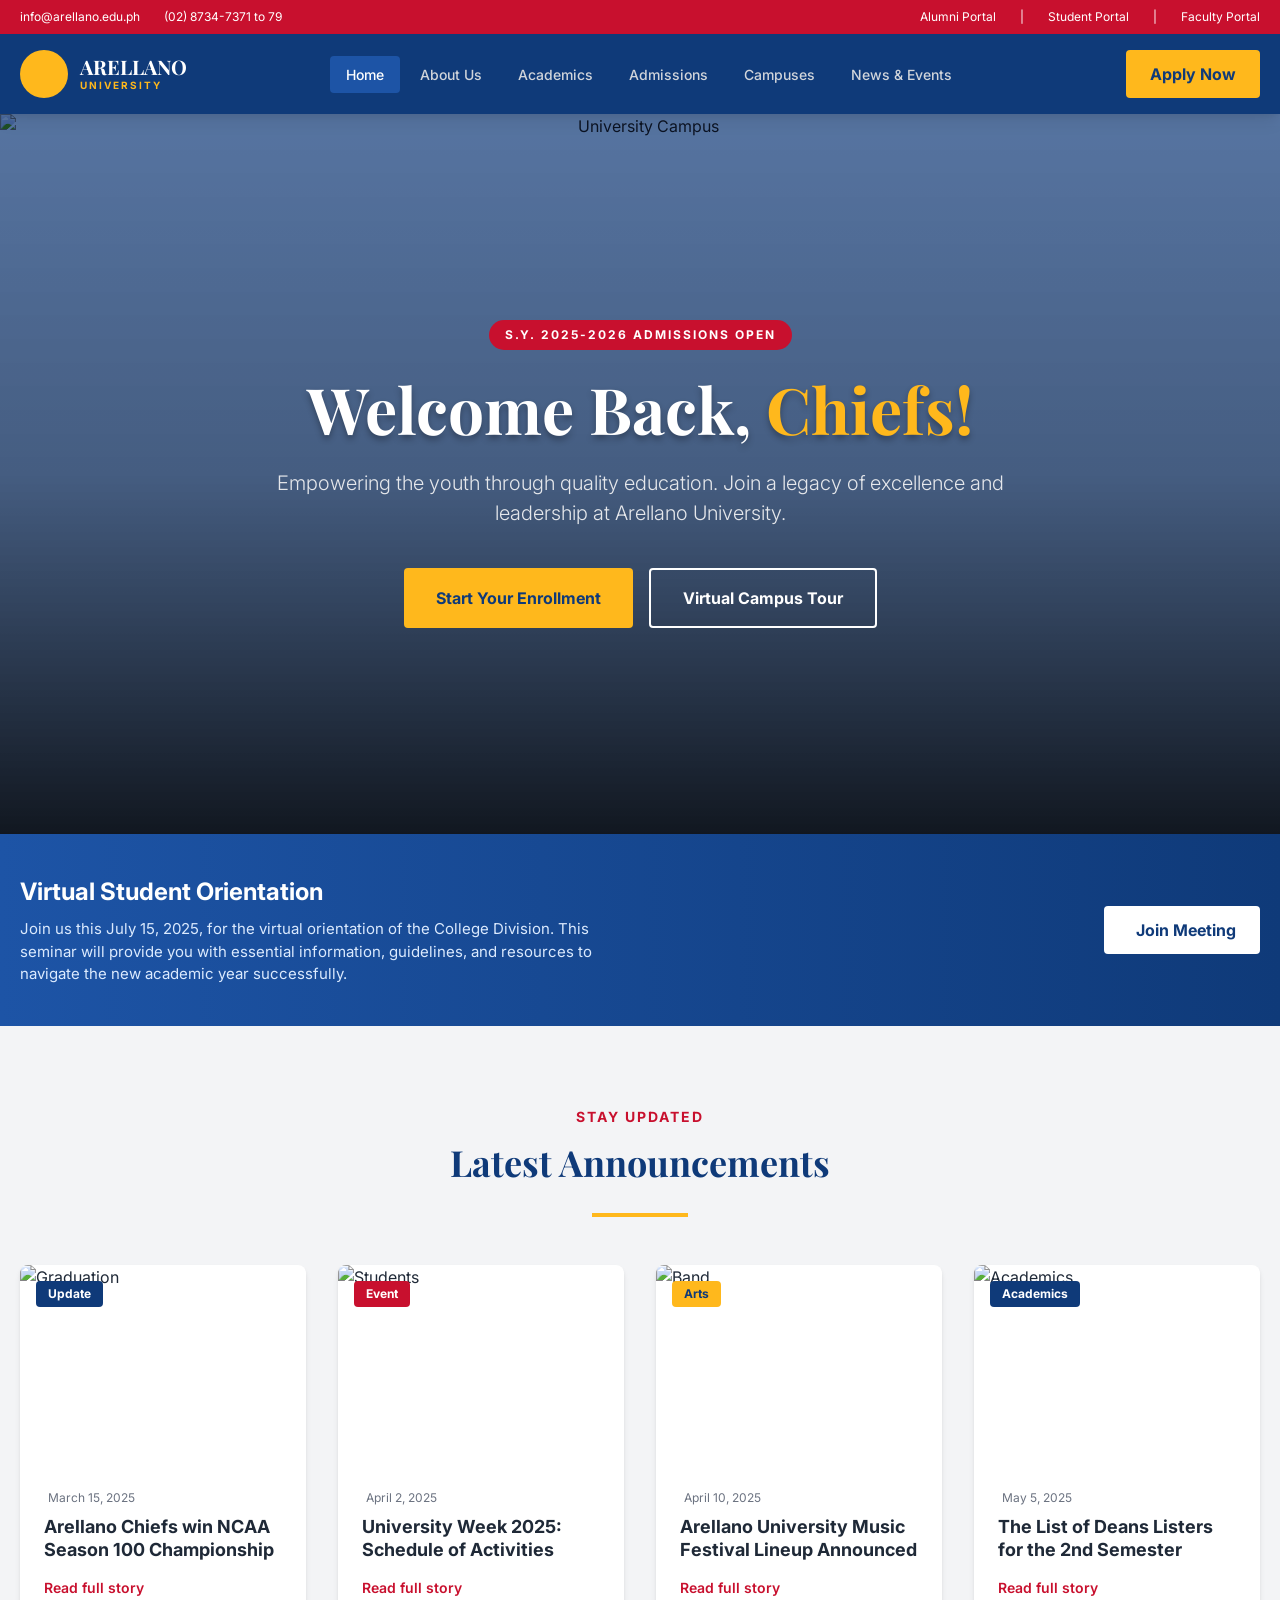
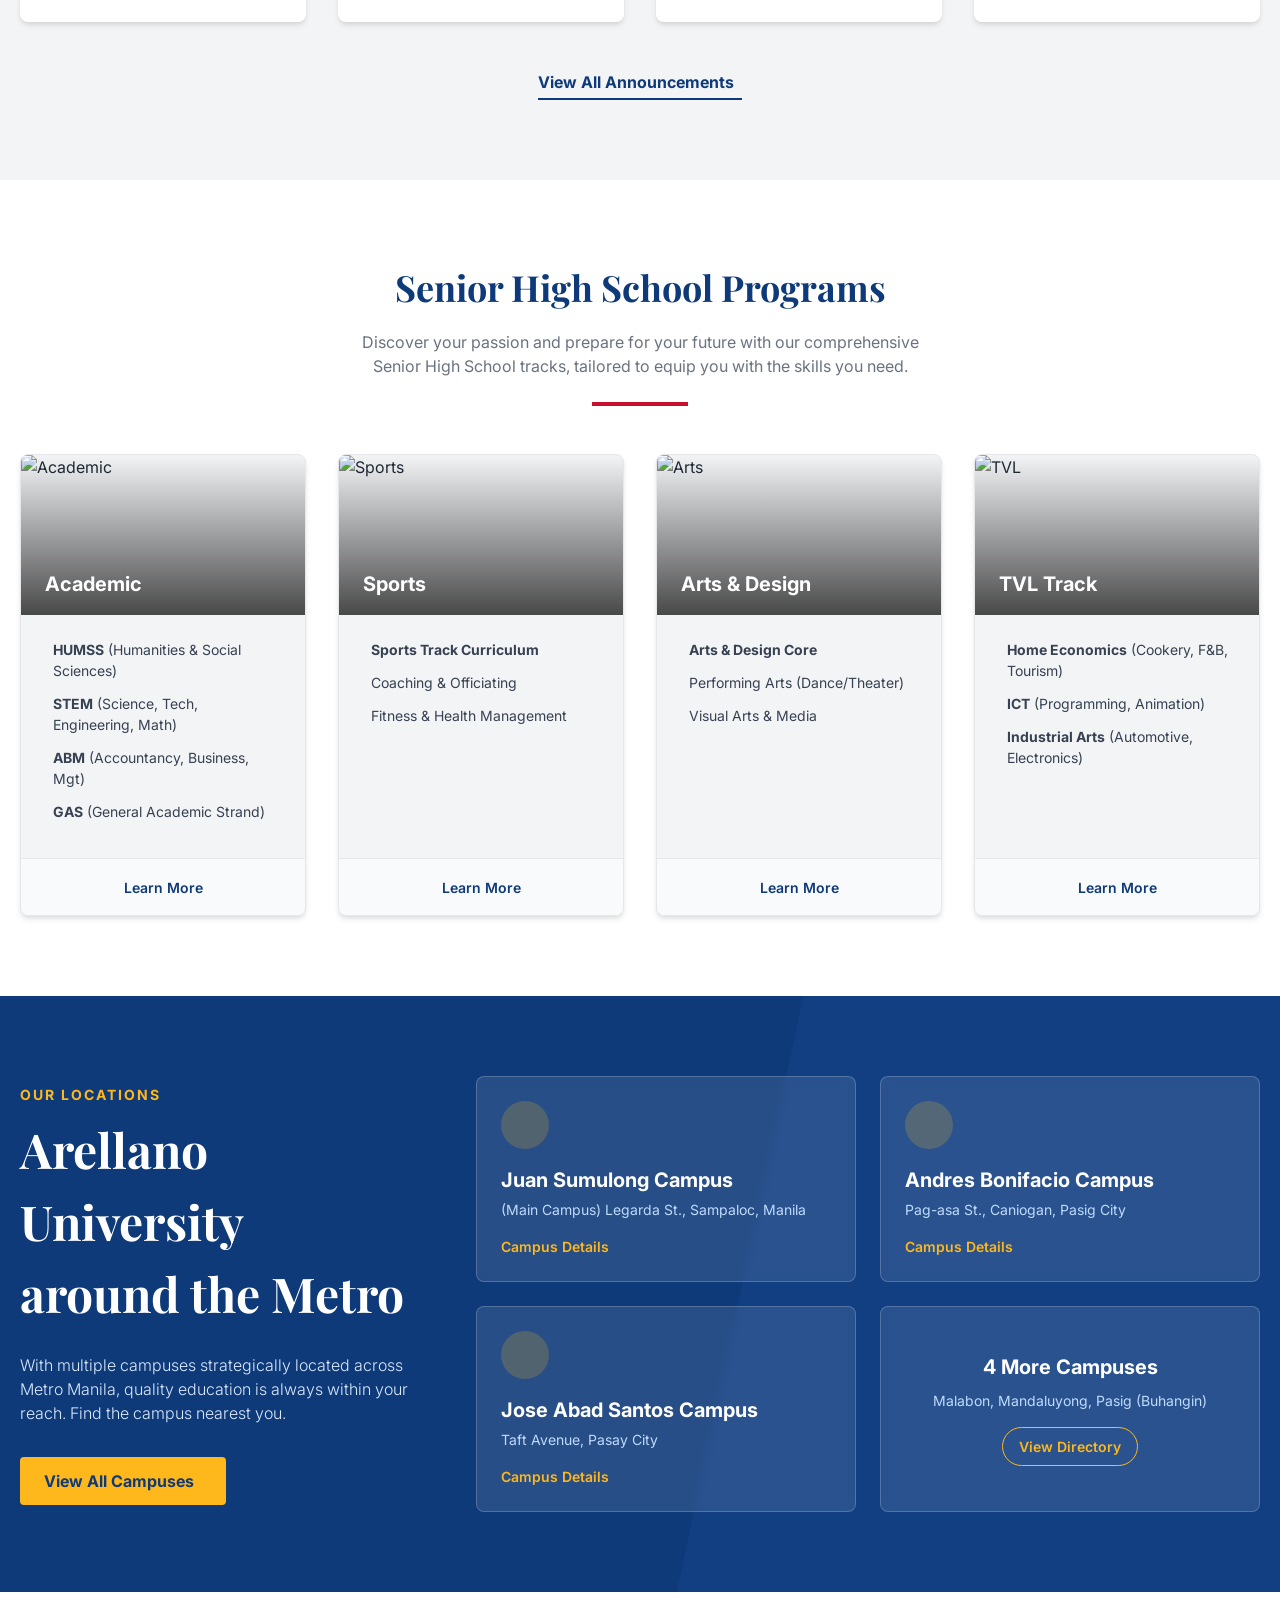
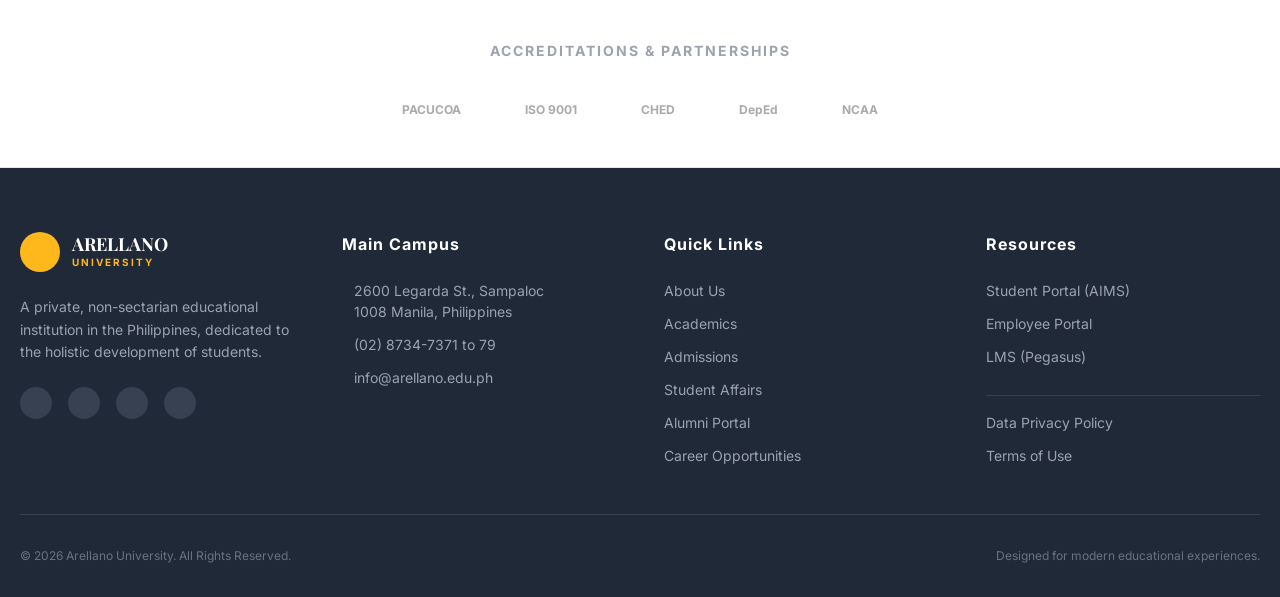
==== index.html @ 094be151 "Add files via upload" ====
<!DOCTYPE html>
<html lang="en">
<head>
    <meta charset="UTF-8">
    <meta name="viewport" content="width=device-width, initial-scale=1.0">
    <title>Arellano University | Vanilla CSS Redesign</title>
    <link rel="stylesheet" href="styles.css">
    <!-- Google Fonts -->
    <link rel="preconnect" href="https://fonts.googleapis.com">
    <link rel="preconnect" href="https://fonts.gstatic.com" crossorigin>
    <link href="https://fonts.googleapis.com/css2?family=Inter:wght@300;400;500;600;700;800&family=Playfair+Display:wght@700&display=swap" rel="stylesheet">
    
    <!-- Phosphor Icons -->
    <script src="https://unpkg.com/@phosphor-icons/web"></script>
</head>
<body>

    <!-- Top Red Bar -->
    <div class="top-bar">
        <div class="container">
            <div class="top-bar-links">
                <a href="#"><i class="ph ph-envelope-simple"></i> info@arellano.edu.ph</a>
                <a href="#"><i class="ph ph-phone"></i> (02) 8734-7371 to 79</a>
            </div>
            <div class="top-bar-links">
                <a href="#">Alumni Portal</a>
                <span>|</span>
                <a href="#">Student Portal</a>
                <span>|</span>
                <a href="#">Faculty Portal</a>
            </div>
        </div>
    </div>

    <!-- Main Navigation -->
    <header class="header">
        <div class="container">
            <!-- Logo -->
            <div class="logo-wrapper">
                <div class="logo-icon">
                    <i class="ph-fill ph-shield-chevron"></i>
                </div>
                <div class="logo-text">
                    <h1>Arellano</h1>
                    <h2>University</h2>
                </div>
            </div>

            <!-- Desktop Menu -->
            <nav class="desktop-nav">
                <a href="#" class="active">Home</a>
                <a href="#">About Us</a>
                <a href="#">Academics</a>
                <a href="#">Admissions</a>
                <a href="#">Campuses</a>
                <a href="#">News & Events</a>
            </nav>

            <!-- Search & Mobile Actions -->
            <div class="header-actions">
                <button class="search-btn"><i class="ph ph-magnifying-glass"></i></button>
                <a href="#" class="btn btn-gold">Apply Now</a>
                <button class="mobile-menu-btn"><i class="ph ph-list"></i></button>
            </div>
        </div>
    </header>

    <!-- Hero Section -->
    <section class="hero">
        <div class="hero-bg">
            <img src="https://images.unsplash.com/photo-1541339907198-e08756dedf3f?q=80&w=2070&auto=format&fit=crop" alt="University Campus">
            <div class="hero-overlay"></div>
            <div class="hero-gradient"></div>
        </div>
        <div class="hero-content">
            <span class="hero-badge">S.Y. 2025-2026 Admissions Open</span>
            <h1>Welcome Back, <span>Chiefs!</span></h1>
            <p>Empowering the youth through quality education. Join a legacy of excellence and leadership at Arellano University.</p>
            <div class="hero-buttons">
                <a href="#" class="btn btn-gold">Start Your Enrollment</a>
                <a href="#" class="btn btn-outline">Virtual Campus Tour</a>
            </div>
        </div>
    </section>

    <!-- Virtual Orientation Banner -->
    <section class="orientation-banner">
        <i class="ph-fill ph-monitor-play"></i>
        <div class="container">
            <div class="orientation-text">
                <h3>Virtual Student Orientation</h3>
                <p>Join us this July 15, 2025, for the virtual orientation of the College Division. This seminar will provide you with essential information, guidelines, and resources to navigate the new academic year successfully.</p>
            </div>
            <a href="#" class="btn btn-white"><i class="ph ph-video-camera"></i> Join Meeting</a>
        </div>
    </section>

    <!-- Announcements Section -->
    <section class="section-padding announcements">
        <div class="container">
            <div class="section-header">
                <div class="section-subtitle">Stay Updated</div>
                <h2 class="section-title">Latest Announcements</h2>
                <div class="divider"></div>
            </div>

            <div class="grid grid-4">
                <!-- Card 1 -->
                <div class="card">
                    <div class="card-img-wrapper">
                        <img src="https://images.unsplash.com/photo-1523580494863-6f3031224c94?q=80&w=2070&auto=format&fit=crop" alt="Graduation">
                        <span class="card-badge badge-blue">Update</span>
                    </div>
                    <div class="card-content">
                        <div class="card-meta"><i class="ph ph-calendar-blank"></i> March 15, 2025</div>
                        <h4 class="card-title">Arellano Chiefs win NCAA Season 100 Championship</h4>
                        <div class="card-footer">Read full story <i class="ph ph-arrow-right"></i></div>
                    </div>
                </div>

                <!-- Card 2 -->
                <div class="card">
                    <div class="card-img-wrapper">
                        <img src="https://images.unsplash.com/photo-1529070538774-1843cb3265df?q=80&w=2070&auto=format&fit=crop" alt="Students">
                        <span class="card-badge badge-red">Event</span>
                    </div>
                    <div class="card-content">
                        <div class="card-meta"><i class="ph ph-calendar-blank"></i> April 2, 2025</div>
                        <h4 class="card-title">University Week 2025: Schedule of Activities</h4>
                        <div class="card-footer">Read full story <i class="ph ph-arrow-right"></i></div>
                    </div>
                </div>

                <!-- Card 3 -->
                <div class="card">
                    <div class="card-img-wrapper">
                        <img src="https://images.unsplash.com/photo-1511671782779-c97d3d27a1d4?q=80&w=2070&auto=format&fit=crop" alt="Band">
                        <span class="card-badge badge-gold">Arts</span>
                    </div>
                    <div class="card-content">
                        <div class="card-meta"><i class="ph ph-calendar-blank"></i> April 10, 2025</div>
                        <h4 class="card-title">Arellano University Music Festival Lineup Announced</h4>
                        <div class="card-footer">Read full story <i class="ph ph-arrow-right"></i></div>
                    </div>
                </div>

                <!-- Card 4 -->
                <div class="card">
                    <div class="card-img-wrapper">
                        <img src="https://images.unsplash.com/photo-1523050854058-8df90110c9f1?q=80&w=2070&auto=format&fit=crop" alt="Academics">
                        <span class="card-badge badge-blue">Academics</span>
                    </div>
                    <div class="card-content">
                        <div class="card-meta"><i class="ph ph-calendar-blank"></i> May 5, 2025</div>
                        <h4 class="card-title">The List of Deans Listers for the 2nd Semester</h4>
                        <div class="card-footer">Read full story <i class="ph ph-arrow-right"></i></div>
                    </div>
                </div>
            </div>
            
            <div style="text-align: center;">
                <a href="#" class="view-all-link">View All Announcements <i class="ph ph-arrow-right"></i></a>
            </div>
        </div>
    </section>

    <!-- Senior High School Tracks -->
    <section class="section-padding programs">
        <div class="container">
            <div class="section-header">
                <h2 class="section-title">Senior High School Programs</h2>
                <p style="color: #6b7280; max-width: 600px; margin: 16px auto 0;">Discover your passion and prepare for your future with our comprehensive Senior High School tracks, tailored to equip you with the skills you need.</p>
                <div class="divider"></div>
            </div>

            <div class="grid grid-4">
                <!-- Academic Track -->
                <div class="card program-card">
                    <div class="card-img-wrapper program-img-wrapper">
                        <img src="https://images.unsplash.com/photo-1577896851231-70ef18881754?q=80&w=2070&auto=format&fit=crop" alt="Academic">
                        <div class="program-overlay"></div>
                        <h3 class="program-icon-title"><i class="ph ph-books"></i> Academic</h3>
                    </div>
                    <div class="card-content">
                        <ul class="program-list">
                            <li><i class="ph-fill ph-check-circle"></i> <span><strong>HUMSS</strong> (Humanities & Social Sciences)</span></li>
                            <li><i class="ph-fill ph-check-circle"></i> <span><strong>STEM</strong> (Science, Tech, Engineering, Math)</span></li>
                            <li><i class="ph-fill ph-check-circle"></i> <span><strong>ABM</strong> (Accountancy, Business, Mgt)</span></li>
                            <li><i class="ph-fill ph-check-circle"></i> <span><strong>GAS</strong> (General Academic Strand)</span></li>
                        </ul>
                    </div>
                    <div class="program-action">
                        <a href="#">Learn More</a>
                    </div>
                </div>

                <!-- Sports Track -->
                <div class="card program-card">
                    <div class="card-img-wrapper program-img-wrapper">
                        <img src="https://images.unsplash.com/photo-1546519638-68e109498ffc?q=80&w=2090&auto=format&fit=crop" alt="Sports">
                        <div class="program-overlay"></div>
                        <h3 class="program-icon-title"><i class="ph ph-basketball"></i> Sports</h3>
                    </div>
                    <div class="card-content">
                        <ul class="program-list">
                            <li><i class="ph-fill ph-check-circle"></i> <span><strong>Sports Track Curriculum</strong></span></li>
                            <li><i class="ph-fill ph-check-circle"></i> <span>Coaching & Officiating</span></li>
                            <li><i class="ph-fill ph-check-circle"></i> <span>Fitness & Health Management</span></li>
                        </ul>
                    </div>
                    <div class="program-action">
                        <a href="#">Learn More</a>
                    </div>
                </div>

                <!-- Arts & Design Track -->
                <div class="card program-card">
                    <div class="card-img-wrapper program-img-wrapper">
                        <img src="https://images.unsplash.com/photo-1513364776144-60967b0f800f?q=80&w=2071&auto=format&fit=crop" alt="Arts">
                        <div class="program-overlay"></div>
                        <h3 class="program-icon-title"><i class="ph ph-palette"></i> Arts & Design</h3>
                    </div>
                    <div class="card-content">
                        <ul class="program-list">
                            <li><i class="ph-fill ph-check-circle"></i> <span><strong>Arts & Design Core</strong></span></li>
                            <li><i class="ph-fill ph-check-circle"></i> <span>Performing Arts (Dance/Theater)</span></li>
                            <li><i class="ph-fill ph-check-circle"></i> <span>Visual Arts & Media</span></li>
                        </ul>
                    </div>
                    <div class="program-action">
                        <a href="#">Learn More</a>
                    </div>
                </div>

                <!-- TVL Track -->
                <div class="card program-card">
                    <div class="card-img-wrapper program-img-wrapper">
                        <img src="https://images.unsplash.com/photo-1581092921461-7031e4bf0e5b?q=80&w=2070&auto=format&fit=crop" alt="TVL">
                        <div class="program-overlay"></div>
                        <h3 class="program-icon-title"><i class="ph ph-wrench"></i> TVL Track</h3>
                    </div>
                    <div class="card-content">
                        <ul class="program-list">
                            <li><i class="ph-fill ph-check-circle"></i> <span><strong>Home Economics</strong> (Cookery, F&B, Tourism)</span></li>
                            <li><i class="ph-fill ph-check-circle"></i> <span><strong>ICT</strong> (Programming, Animation)</span></li>
                            <li><i class="ph-fill ph-check-circle"></i> <span><strong>Industrial Arts</strong> (Automotive, Electronics)</span></li>
                        </ul>
                    </div>
                    <div class="program-action">
                        <a href="#">Learn More</a>
                    </div>
                </div>
            </div>
        </div>
    </section>

    <!-- Campuses Section -->
    <section class="section-padding campuses">
        <div class="campus-bg-shape"></div>
        <div class="container">
            <div class="campus-layout">
                
                <!-- Text Area -->
                <div class="campus-info">
                    <div class="section-subtitle">Our Locations</div>
                    <h2 class="section-title">Arellano University <br>around the Metro</h2>
                    <p>With multiple campuses strategically located across Metro Manila, quality education is always within your reach. Find the campus nearest you.</p>
                    <a href="#" class="btn btn-gold">View All Campuses <i class="ph ph-map-pin"></i></a>
                </div>

                <!-- Cards Area -->
                <div class="campus-grid">
                    <!-- Card 1 -->
                    <div class="campus-card">
                        <div class="campus-icon"><i class="ph-fill ph-buildings"></i></div>
                        <h4>Juan Sumulong Campus</h4>
                        <p>(Main Campus) Legarda St., Sampaloc, Manila</p>
                        <span class="campus-link">Campus Details <i class="ph ph-arrow-right"></i></span>
                    </div>

                    <!-- Card 2 -->
                    <div class="campus-card">
                        <div class="campus-icon"><i class="ph-fill ph-buildings"></i></div>
                        <h4>Andres Bonifacio Campus</h4>
                        <p>Pag-asa St., Caniogan, Pasig City</p>
                        <span class="campus-link">Campus Details <i class="ph ph-arrow-right"></i></span>
                    </div>

                    <!-- Card 3 -->
                    <div class="campus-card">
                        <div class="campus-icon"><i class="ph-fill ph-buildings"></i></div>
                        <h4>Jose Abad Santos Campus</h4>
                        <p>Taft Avenue, Pasay City</p>
                        <span class="campus-link">Campus Details <i class="ph ph-arrow-right"></i></span>
                    </div>

                    <!-- Card 4 -->
                    <div class="campus-card" style="display: flex; flex-direction: column; justify-content: center; align-items: center; text-align: center;">
                        <h4 style="margin-bottom: 8px;">4 More Campuses</h4>
                        <p>Malabon, Mandaluyong, Pasig (Buhangin)</p>
                        <span class="campus-link" style="border: 1px solid var(--au-gold); padding: 8px 16px; border-radius: 50px;">View Directory</span>
                    </div>
                </div>
            </div>
        </div>
    </section>

    <!-- Partners Section -->
    <section class="partners">
        <div class="container">
            <h4>Accreditations & Partnerships</h4>
            <div class="partners-logos">
                <div class="partner-item"><i class="ph-fill ph-certificate"></i><span>PACUCOA</span></div>
                <div class="partner-item"><i class="ph-fill ph-globe-hemisphere-west"></i><span>ISO 9001</span></div>
                <div class="partner-item"><i class="ph-fill ph-handshake"></i><span>CHED</span></div>
                <div class="partner-item"><i class="ph-fill ph-users-three"></i><span>DepEd</span></div>
                <div class="partner-item"><i class="ph-fill ph-medal"></i><span>NCAA</span></div>
            </div>
        </div>
    </section>

    <!-- Footer -->
    <footer class="footer">
        <div class="container">
            <div class="footer-grid">
                
                <!-- Brand Col -->
                <div class="footer-brand">
                    <div class="logo-wrapper">
                        <div class="logo-icon" style="width: 40px; height: 40px; font-size: 20px;">
                            <i class="ph-fill ph-shield-chevron"></i>
                        </div>
                        <div class="logo-text">
                            <h1>Arellano</h1>
                            <h2>University</h2>
                        </div>
                    </div>
                    <p class="footer-desc">A private, non-sectarian educational institution in the Philippines, dedicated to the holistic development of students.</p>
                    <div class="social-links">
                        <a href="#" class="social-btn"><i class="ph-fill ph-facebook-logo"></i></a>
                        <a href="#" class="social-btn"><i class="ph-fill ph-twitter-logo"></i></a>
                        <a href="#" class="social-btn"><i class="ph-fill ph-instagram-logo"></i></a>
                        <a href="#" class="social-btn"><i class="ph-fill ph-youtube-logo"></i></a>
                    </div>
                </div>

                <!-- Contact -->
                <div>
                    <h4 class="footer-heading">Main Campus</h4>
                    <ul class="footer-links">
                        <li>
                            <i class="ph ph-map-pin"></i>
                            <span>2600 Legarda St., Sampaloc<br>1008 Manila, Philippines</span>
                        </li>
                        <li>
                            <i class="ph ph-phone"></i>
                            <span>(02) 8734-7371 to 79</span>
                        </li>
                        <li>
                            <i class="ph ph-envelope-simple"></i>
                            <span>info@arellano.edu.ph</span>
                        </li>
                    </ul>
                </div>

                <!-- Quick Links -->
                <div>
                    <h4 class="footer-heading">Quick Links</h4>
                    <ul class="footer-links">
                        <li><a href="#"><i class="ph ph-caret-right"></i> About Us</a></li>
                        <li><a href="#"><i class="ph ph-caret-right"></i> Academics</a></li>
                        <li><a href="#"><i class="ph ph-caret-right"></i> Admissions</a></li>
                        <li><a href="#"><i class="ph ph-caret-right"></i> Student Affairs</a></li>
                        <li><a href="#"><i class="ph ph-caret-right"></i> Alumni Portal</a></li>
                        <li><a href="#"><i class="ph ph-caret-right"></i> Career Opportunities</a></li>
                    </ul>
                </div>

                <!-- Resources -->
                <div>
                    <h4 class="footer-heading">Resources</h4>
                    <ul class="footer-links">
                        <li><a href="#"><i class="ph ph-caret-right"></i> Student Portal (AIMS)</a></li>
                        <li><a href="#"><i class="ph ph-caret-right"></i> Employee Portal</a></li>
                        <li><a href="#"><i class="ph ph-caret-right"></i> LMS (Pegasus)</a></li>
                        <li class="footer-divider"><a href="#">Data Privacy Policy</a></li>
                        <li><a href="#">Terms of Use</a></li>
                    </ul>
                </div>

            </div>

            <!-- Copyright -->
            <div class="footer-bottom">
                <p>&copy; 2026 Arellano University. All Rights Reserved.</p>
                <p>Designed for modern educational experiences.</p>
            </div>
        </div>
    </footer>

</body>
</html>
---- styles.css ----
/* ==========================================================================
           1. CSS Variables & Theme
           ========================================================================== */
        :root {
            --au-blue: #0F3A79;
            --au-blue-light: #1d54a6;
            --au-red: #C8102E;
            --au-gold: #FFB81C;
            --au-gray: #F3F4F6;
            --au-dark: #1F2937;
            --text-light: #9ca3af;
            --text-muted: #6b7280;
            --white: #ffffff;
            
            --font-sans: 'Inter', sans-serif;
            --font-serif: 'Playfair Display', serif;
            
            --shadow-sm: 0 1px 2px 0 rgba(0, 0, 0, 0.05);
            --shadow-md: 0 4px 6px -1px rgba(0, 0, 0, 0.1), 0 2px 4px -1px rgba(0, 0, 0, 0.06);
            --shadow-lg: 0 10px 15px -3px rgba(0, 0, 0, 0.1), 0 4px 6px -2px rgba(0, 0, 0, 0.05);
            --shadow-hover: 0 20px 25px -5px rgba(0, 0, 0, 0.1), 0 10px 10px -5px rgba(0, 0, 0, 0.04);
            
            --transition: all 0.3s ease;
        }

        /* ==========================================================================
           2. Reset & Base Styles
           ========================================================================== */
        * {
            margin: 0;
            padding: 0;
            box-sizing: border-box;
        }

        html {
            scroll-behavior: smooth;
        }

        body {
            font-family: var(--font-sans);
            color: var(--au-dark);
            background-color: var(--white);
            line-height: 1.5;
            -webkit-font-smoothing: antialiased;
        }

        a {
            text-decoration: none;
            color: inherit;
            transition: var(--transition);
        }

        ul {
            list-style: none;
        }

        img {
            max-width: 100%;
            display: block;
        }

        /* ==========================================================================
           3. Layout Utilities
           ========================================================================== */
        .container {
            max-width: 1280px;
            margin: 0 auto;
            padding: 0 20px;
        }

        .btn {
            display: inline-flex;
            align-items: center;
            justify-content: center;
            gap: 8px;
            padding: 12px 24px;
            font-weight: 700;
            border-radius: 4px;
            cursor: pointer;
            transition: var(--transition);
            text-align: center;
            border: none;
        }

        .btn-gold {
            background-color: var(--au-gold);
            color: var(--au-blue);
        }
        .btn-gold:hover {
            background-color: var(--white);
        }

        .btn-outline {
            background-color: transparent;
            border: 2px solid var(--white);
            color: var(--white);
        }
        .btn-outline:hover {
            background-color: var(--white);
            color: var(--au-blue);
        }

        .btn-white {
            background-color: var(--white);
            color: var(--au-blue);
        }
        .btn-white:hover {
            background-color: var(--au-gold);
        }

        .section-padding {
            padding: 80px 0;
        }

        .section-header {
            text-align: center;
            margin-bottom: 48px;
        }

        .section-subtitle {
            font-size: 14px;
            font-weight: 700;
            text-transform: uppercase;
            letter-spacing: 2px;
            color: var(--au-red);
            margin-bottom: 8px;
        }

        .section-title {
            font-family: var(--font-serif);
            font-size: 36px;
            font-weight: 700;
            color: var(--au-blue);
        }

        .divider {
            width: 96px;
            height: 4px;
            background-color: var(--au-gold);
            margin: 24px auto 0;
        }

        /* ==========================================================================
           4. Top Bar & Navigation
           ========================================================================== */
        .top-bar {
            background-color: var(--au-red);
            color: var(--white);
            font-size: 12px;
            padding: 8px 0;
        }

        .top-bar .container {
            display: flex;
            justify-content: space-between;
            align-items: center;
        }

        .top-bar-links {
            display: flex;
            gap: 24px;
            align-items: center;
        }

        .top-bar-links a:hover {
            color: var(--au-gold);
        }

        .header {
            background-color: var(--au-blue);
            position: sticky;
            top: 0;
            z-index: 50;
            box-shadow: var(--shadow-lg);
        }

        .header .container {
            display: flex;
            justify-content: space-between;
            align-items: center;
            height: 80px;
        }

        .logo-wrapper {
            display: flex;
            align-items: center;
            gap: 12px;
        }

        .logo-icon {
            width: 48px;
            height: 48px;
            background-color: var(--au-gold);
            border-radius: 50%;
            display: flex;
            align-items: center;
            justify-content: center;
            color: var(--au-blue);
            font-size: 28px;
        }

        .logo-text h1 {
            color: var(--white);
            font-family: var(--font-serif);
            font-size: 20px;
            text-transform: uppercase;
            line-height: 1.1;
        }

        .logo-text h2 {
            color: var(--au-gold);
            font-size: 10px;
            text-transform: uppercase;
            letter-spacing: 2px;
        }

        .desktop-nav {
            display: flex;
            gap: 4px;
        }

        .desktop-nav a {
            color: #d1d5db;
            font-size: 14px;
            font-weight: 500;
            padding: 8px 16px;
            border-radius: 4px;
        }

        .desktop-nav a.active, .desktop-nav a:hover {
            color: var(--white);
            background-color: var(--au-blue-light);
        }

        .header-actions {
            display: flex;
            align-items: center;
            gap: 16px;
        }

        .search-btn {
            background: none;
            border: none;
            color: var(--white);
            font-size: 20px;
            cursor: pointer;
            transition: var(--transition);
        }
        
        .search-btn:hover {
            color: var(--au-gold);
        }

        .mobile-menu-btn {
            display: none;
            background: none;
            border: none;
            color: var(--white);
            font-size: 28px;
            cursor: pointer;
        }

        /* ==========================================================================
           5. Hero Section
           ========================================================================== */
        .hero {
            position: relative;
            height: 80vh;
            min-height: 600px;
            display: flex;
            align-items: center;
            justify-content: center;
            text-align: center;
        }

        .hero-bg {
            position: absolute;
            top: 0;
            left: 0;
            width: 100%;
            height: 100%;
            z-index: 1;
        }

        .hero-bg img {
            width: 100%;
            height: 100%;
            object-fit: cover;
        }

        .hero-overlay {
            position: absolute;
            top: 0;
            left: 0;
            width: 100%;
            height: 100%;
            background-color: rgba(15, 58, 121, 0.7); /* au-blue with opacity */
            mix-blend-mode: multiply;
        }

        .hero-gradient {
            position: absolute;
            top: 0;
            left: 0;
            width: 100%;
            height: 100%;
            background: linear-gradient(to top, rgba(0,0,0,0.8), rgba(0,0,0,0.2), transparent);
        }

        .hero-content {
            position: relative;
            z-index: 2;
            max-width: 800px;
            padding: 0 20px;
            color: var(--white);
        }

        .hero-badge {
            display: inline-block;
            background-color: var(--au-red);
            color: var(--white);
            font-size: 12px;
            font-weight: 700;
            text-transform: uppercase;
            letter-spacing: 2px;
            padding: 6px 16px;
            border-radius: 50px;
            margin-bottom: 24px;
        }

        .hero h1 {
            font-family: var(--font-serif);
            font-size: 64px;
            line-height: 1.1;
            margin-bottom: 24px;
            text-shadow: 0 4px 6px rgba(0,0,0,0.3);
        }

        .hero h1 span {
            color: var(--au-gold);
        }

        .hero p {
            font-size: 20px;
            font-weight: 300;
            margin-bottom: 40px;
            color: #e5e7eb;
        }

        .hero-buttons {
            display: flex;
            gap: 16px;
            justify-content: center;
        }

        .hero-buttons .btn {
            padding: 16px 32px;
            font-size: 16px;
        }

        /* ==========================================================================
           6. Orientation Banner
           ========================================================================== */
        .orientation-banner {
            background: linear-gradient(to right, var(--au-blue-light), var(--au-blue));
            padding: 40px 0;
            position: relative;
            overflow: hidden;
        }

        .orientation-banner .ph-monitor-play {
            position: absolute;
            right: -40px;
            bottom: -40px;
            font-size: 200px;
            color: var(--white);
            opacity: 0.1;
        }

        .orientation-banner .container {
            position: relative;
            z-index: 2;
            display: flex;
            justify-content: space-between;
            align-items: center;
        }

        .orientation-text h3 {
            color: var(--white);
            font-size: 24px;
            margin-bottom: 8px;
        }

        .orientation-text p {
            color: #dbeafe;
            max-width: 600px;
            font-size: 15px;
        }

        /* ==========================================================================
           7. Grid System & Cards
           ========================================================================== */
        .grid {
            display: grid;
            gap: 32px;
        }

        .grid-4 {
            grid-template-columns: repeat(4, 1fr);
        }

        .grid-2 {
            grid-template-columns: repeat(2, 1fr);
        }

        /* Card Base */
        .card {
            background-color: var(--white);
            border-radius: 8px;
            overflow: hidden;
            box-shadow: var(--shadow-md);
            transition: var(--transition);
            display: flex;
            flex-direction: column;
            cursor: pointer;
        }

        .card:hover {
            transform: translateY(-5px);
            box-shadow: var(--shadow-hover);
        }

        .card-img-wrapper {
            height: 200px;
            overflow: hidden;
            position: relative;
        }

        .card-img-wrapper img {
            width: 100%;
            height: 100%;
            object-fit: cover;
            transition: transform 0.5s ease;
        }

        .card:hover .card-img-wrapper img {
            transform: scale(1.08);
        }

        .card-badge {
            position: absolute;
            top: 16px;
            left: 16px;
            padding: 4px 12px;
            font-size: 12px;
            font-weight: 700;
            color: var(--white);
            border-radius: 4px;
            z-index: 2;
        }

        .badge-blue { background-color: var(--au-blue); }
        .badge-red { background-color: var(--au-red); }
        .badge-gold { background-color: var(--au-gold); color: var(--au-blue); }

        .card-content {
            padding: 24px;
            display: flex;
            flex-direction: column;
            flex-grow: 1;
        }

        .card-meta {
            font-size: 12px;
            color: var(--text-muted);
            margin-bottom: 8px;
            display: flex;
            align-items: center;
            gap: 4px;
        }

        .card-title {
            font-size: 18px;
            font-weight: 700;
            line-height: 1.3;
            margin-bottom: 16px;
            transition: var(--transition);
        }

        .card:hover .card-title {
            color: var(--au-blue);
        }

        .card-footer {
            margin-top: auto;
            color: var(--au-red);
            font-size: 14px;
            font-weight: 600;
            display: flex;
            align-items: center;
            gap: 4px;
        }

        .card:hover .card-footer i {
            transform: translateX(4px);
            transition: var(--transition);
        }

        .view-all-link {
            display: inline-flex;
            align-items: center;
            gap: 8px;
            color: var(--au-blue);
            font-weight: 700;
            border-bottom: 2px solid var(--au-blue);
            padding-bottom: 4px;
            margin-top: 48px;
        }

        .view-all-link:hover {
            color: var(--au-red);
            border-color: var(--au-red);
        }

        /* ==========================================================================
           8. Sections Specific Styles
           ========================================================================== */
        
        /* Announcements Section */
        .announcements {
            background-color: var(--au-gray);
        }

        /* Programs Section */
        .programs {
            background-color: var(--white);
        }

        .programs .divider {
            background-color: var(--au-red);
        }

        .program-card {
            border: 1px solid #e5e7eb;
            background-color: var(--au-gray);
        }

        .program-img-wrapper {
            height: 160px;
        }

        .program-overlay {
            position: absolute;
            inset: 0;
            background: linear-gradient(to top, rgba(0,0,0,0.7), transparent);
            z-index: 1;
        }

        .program-icon-title {
            position: absolute;
            bottom: 16px;
            left: 16px;
            color: var(--white);
            font-size: 20px;
            font-weight: 700;
            z-index: 2;
            display: flex;
            align-items: center;
            gap: 8px;
        }

        .program-icon-title i {
            color: var(--au-gold);
        }

        .program-list {
            font-size: 14px;
            color: #374151;
        }

        .program-list li {
            margin-bottom: 12px;
            display: flex;
            align-items: flex-start;
            gap: 8px;
        }

        .program-list i {
            color: var(--au-blue);
            margin-top: 2px;
        }

        .program-action {
            padding: 16px;
            background-color: #f9fafb;
            border-top: 1px solid #e5e7eb;
            text-align: center;
        }

        .program-action a {
            color: var(--au-blue);
            font-size: 14px;
            font-weight: 600;
        }

        .program-card:hover .program-action a {
            color: var(--au-red);
        }

        /* Campuses Section */
        .campuses {
            background-color: var(--au-blue);
            color: var(--white);
            position: relative;
            overflow: hidden;
        }

        .campus-bg-shape {
            position: absolute;
            top: 0;
            right: 0;
            width: 50%;
            height: 100%;
            background-color: var(--au-blue-light);
            opacity: 0.2;
            transform: skewX(-12deg) translateX(100px);
        }

        .campus-layout {
            display: flex;
            align-items: center;
            gap: 64px;
            position: relative;
            z-index: 2;
        }

        .campus-info {
            flex: 1;
        }

        .campus-info .section-subtitle {
            color: var(--au-gold);
        }

        .campus-info .section-title {
            color: var(--white);
            font-size: 48px;
            margin-bottom: 24px;
            text-align: left;
        }

        .campus-info p {
            color: #dbeafe;
            margin-bottom: 32px;
            font-weight: 300;
        }

        .campus-grid {
            flex: 2;
            display: grid;
            grid-template-columns: repeat(2, 1fr);
            gap: 24px;
        }

        .campus-card {
            background-color: rgba(255, 255, 255, 0.1);
            backdrop-filter: blur(4px);
            border: 1px solid rgba(255, 255, 255, 0.2);
            padding: 24px;
            border-radius: 8px;
            transition: var(--transition);
            cursor: pointer;
        }

        .campus-card:hover {
            background-color: var(--white);
            color: var(--au-blue);
        }

        .campus-icon {
            width: 48px;
            height: 48px;
            background-color: rgba(255, 184, 28, 0.2);
            color: var(--au-gold);
            border-radius: 50%;
            display: flex;
            align-items: center;
            justify-content: center;
            font-size: 24px;
            margin-bottom: 16px;
            transition: var(--transition);
        }

        .campus-card:hover .campus-icon {
            background-color: rgba(15, 58, 121, 0.1);
            color: var(--au-blue);
        }

        .campus-card h4 {
            font-size: 20px;
            margin-bottom: 4px;
        }

        .campus-card p {
            font-size: 14px;
            color: #bfdbfe;
            margin-bottom: 16px;
        }

        .campus-card:hover p {
            color: var(--text-muted);
        }

        .campus-link {
            font-size: 14px;
            font-weight: 600;
            color: var(--au-gold);
            display: flex;
            align-items: center;
            gap: 4px;
        }

        .campus-card:hover .campus-link {
            color: var(--au-red);
        }

        /* Partners Section */
        .partners {
            background-color: var(--white);
            border-bottom: 1px solid #e5e7eb;
            padding: 48px 0;
            text-align: center;
        }

        .partners h4 {
            font-size: 14px;
            color: var(--text-light);
            text-transform: uppercase;
            letter-spacing: 2px;
            margin-bottom: 32px;
        }

        .partners-logos {
            display: flex;
            justify-content: center;
            flex-wrap: wrap;
            gap: 64px;
            opacity: 0.6;
            filter: grayscale(100%);
            transition: var(--transition);
        }

        .partners-logos:hover {
            opacity: 1;
            filter: grayscale(0%);
        }

        .partner-item {
            display: flex;
            flex-direction: column;
            align-items: center;
            gap: 8px;
        }

        .partner-item i {
            font-size: 40px;
            color: var(--au-blue);
        }

        .partner-item span {
            font-size: 12px;
            font-weight: 700;
            color: var(--text-muted);
        }

        /* ==========================================================================
           9. Footer
           ========================================================================== */
        .footer {
            background-color: var(--au-dark);
            color: #d1d5db;
            padding-top: 64px;
            padding-bottom: 32px;
        }

        .footer-grid {
            display: grid;
            grid-template-columns: repeat(4, 1fr);
            gap: 48px;
            margin-bottom: 48px;
        }

        .footer-brand .logo-text h1 {
            font-size: 18px;
        }

        .footer-desc {
            font-size: 14px;
            color: var(--text-light);
            margin: 24px 0;
            line-height: 1.6;
        }

        .social-links {
            display: flex;
            gap: 16px;
        }

        .social-btn {
            width: 32px;
            height: 32px;
            background-color: #374151;
            border-radius: 50%;
            display: flex;
            align-items: center;
            justify-content: center;
            color: var(--white);
        }

        .social-btn:hover {
            background-color: var(--au-gold);
            color: var(--au-dark);
        }

        .footer-heading {
            color: var(--white);
            font-size: 16px;
            margin-bottom: 24px;
            letter-spacing: 1px;
        }

        .footer-links {
            display: flex;
            flex-direction: column;
            gap: 12px;
        }

        .footer-links li {
            display: flex;
            align-items: flex-start;
            gap: 12px;
            font-size: 14px;
            color: var(--text-light);
        }

        .footer-links i {
            color: var(--au-gold);
            margin-top: 4px;
        }

        .footer-links a:hover {
            color: var(--au-gold);
        }

        .footer-divider {
            margin-top: 16px;
            padding-top: 16px;
            border-top: 1px solid #374151;
        }

        .footer-bottom {
            border-top: 1px solid #374151;
            padding-top: 32px;
            display: flex;
            justify-content: space-between;
            align-items: center;
            font-size: 12px;
            color: var(--text-muted);
        }

        /* ==========================================================================
           10. Responsive Media Queries
           ========================================================================== */
        
        /* Tablets (Max width 1024px) */
        @media (max-width: 1024px) {
            .grid-4 { grid-template-columns: repeat(2, 1fr); }
            
            .hero h1 { font-size: 48px; }
            
            .campus-layout { flex-direction: column; }
            .campus-info { text-align: center; }
            .campus-info .section-title { text-align: center; }
            
            .footer-grid { grid-template-columns: repeat(2, 1fr); }
        }

        /* Mobile (Max width 768px) */
        @media (max-width: 768px) {
            .top-bar { display: none; }
            .desktop-nav { display: none; }
            .header-actions .btn { display: none; }
            .mobile-menu-btn { display: block; }
            
            .hero h1 { font-size: 36px; }
            .hero p { font-size: 16px; }
            .hero-buttons { flex-direction: column; }
            .hero-buttons .btn { width: 100%; }
            
            .orientation-banner .container { flex-direction: column; text-align: center; gap: 24px; }
            
            .grid-4, .grid-2, .campus-grid { grid-template-columns: 1fr; }
            
            .campus-info .section-title { font-size: 36px; }
            
            .footer-grid { grid-template-columns: 1fr; gap: 32px; }
            .footer-bottom { flex-direction: column; text-align: center; gap: 8px; }
            
            .partners-logos { gap: 32px; }
        }
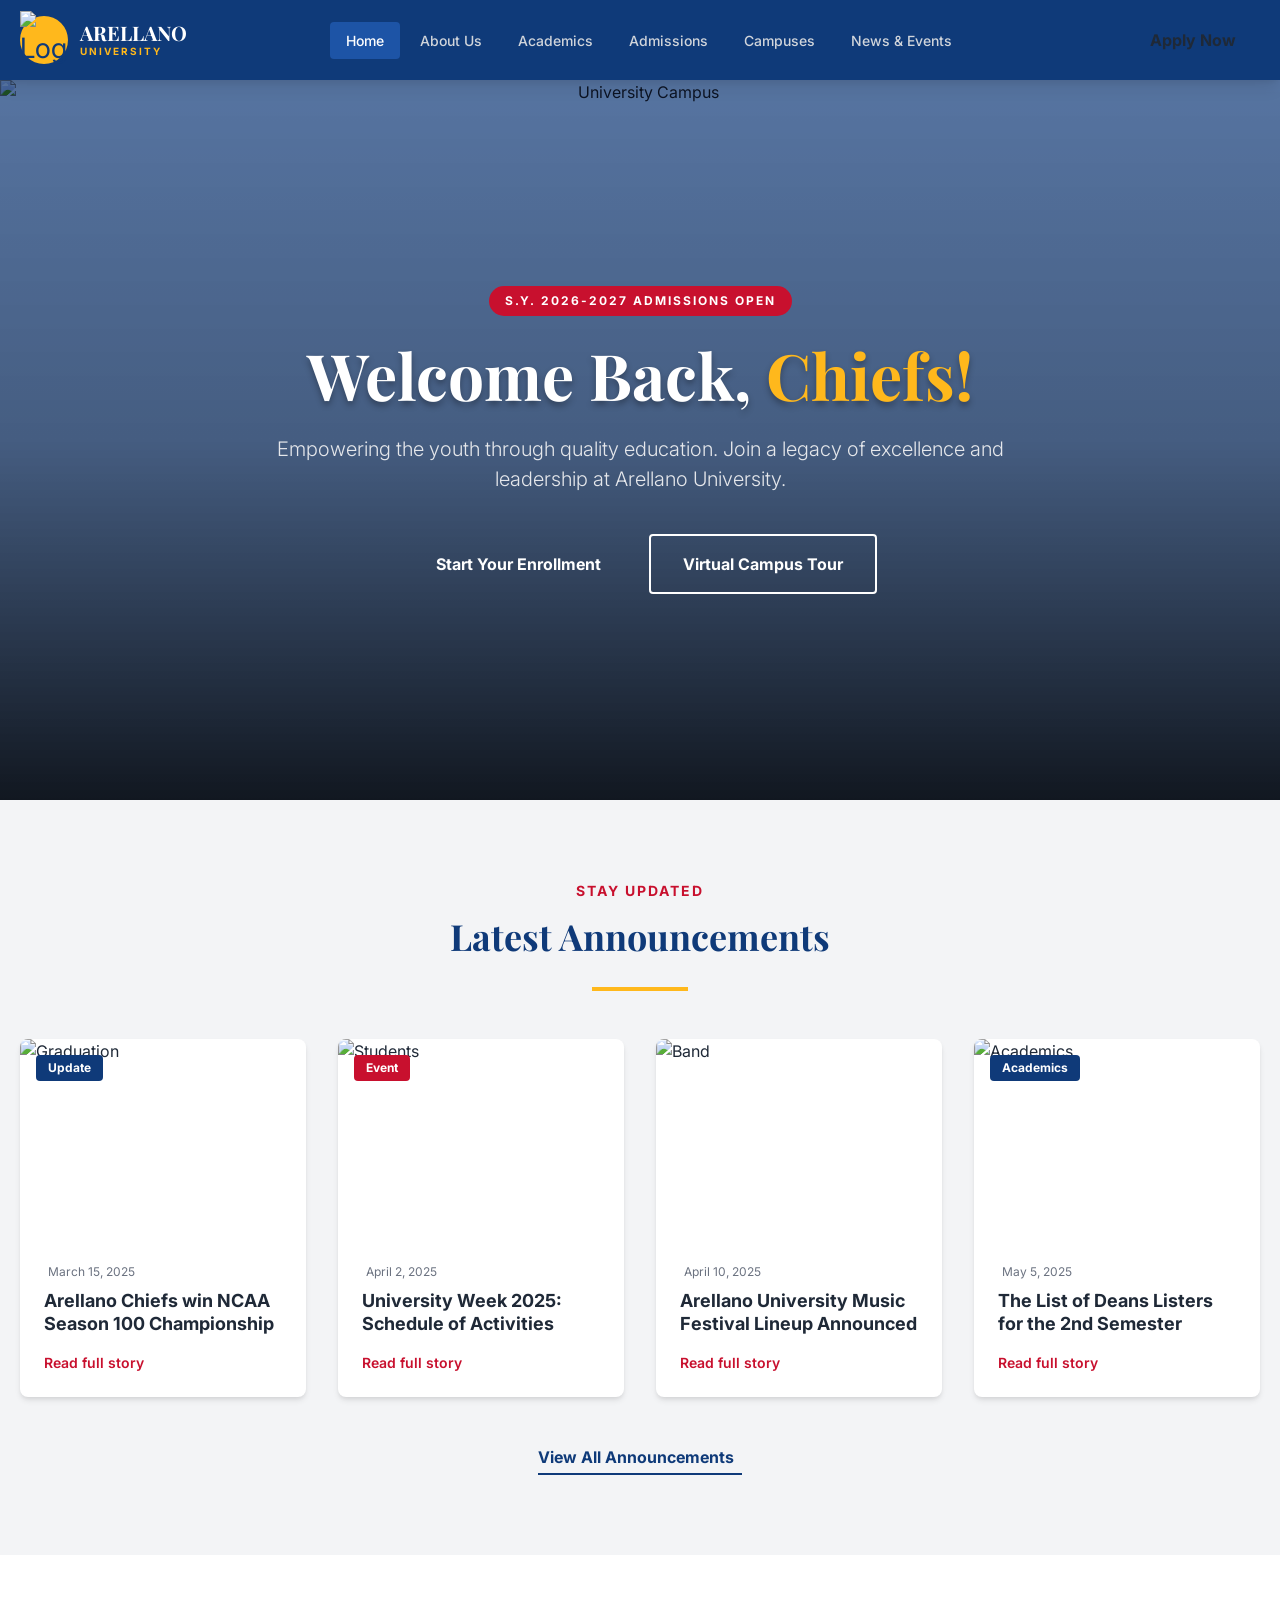
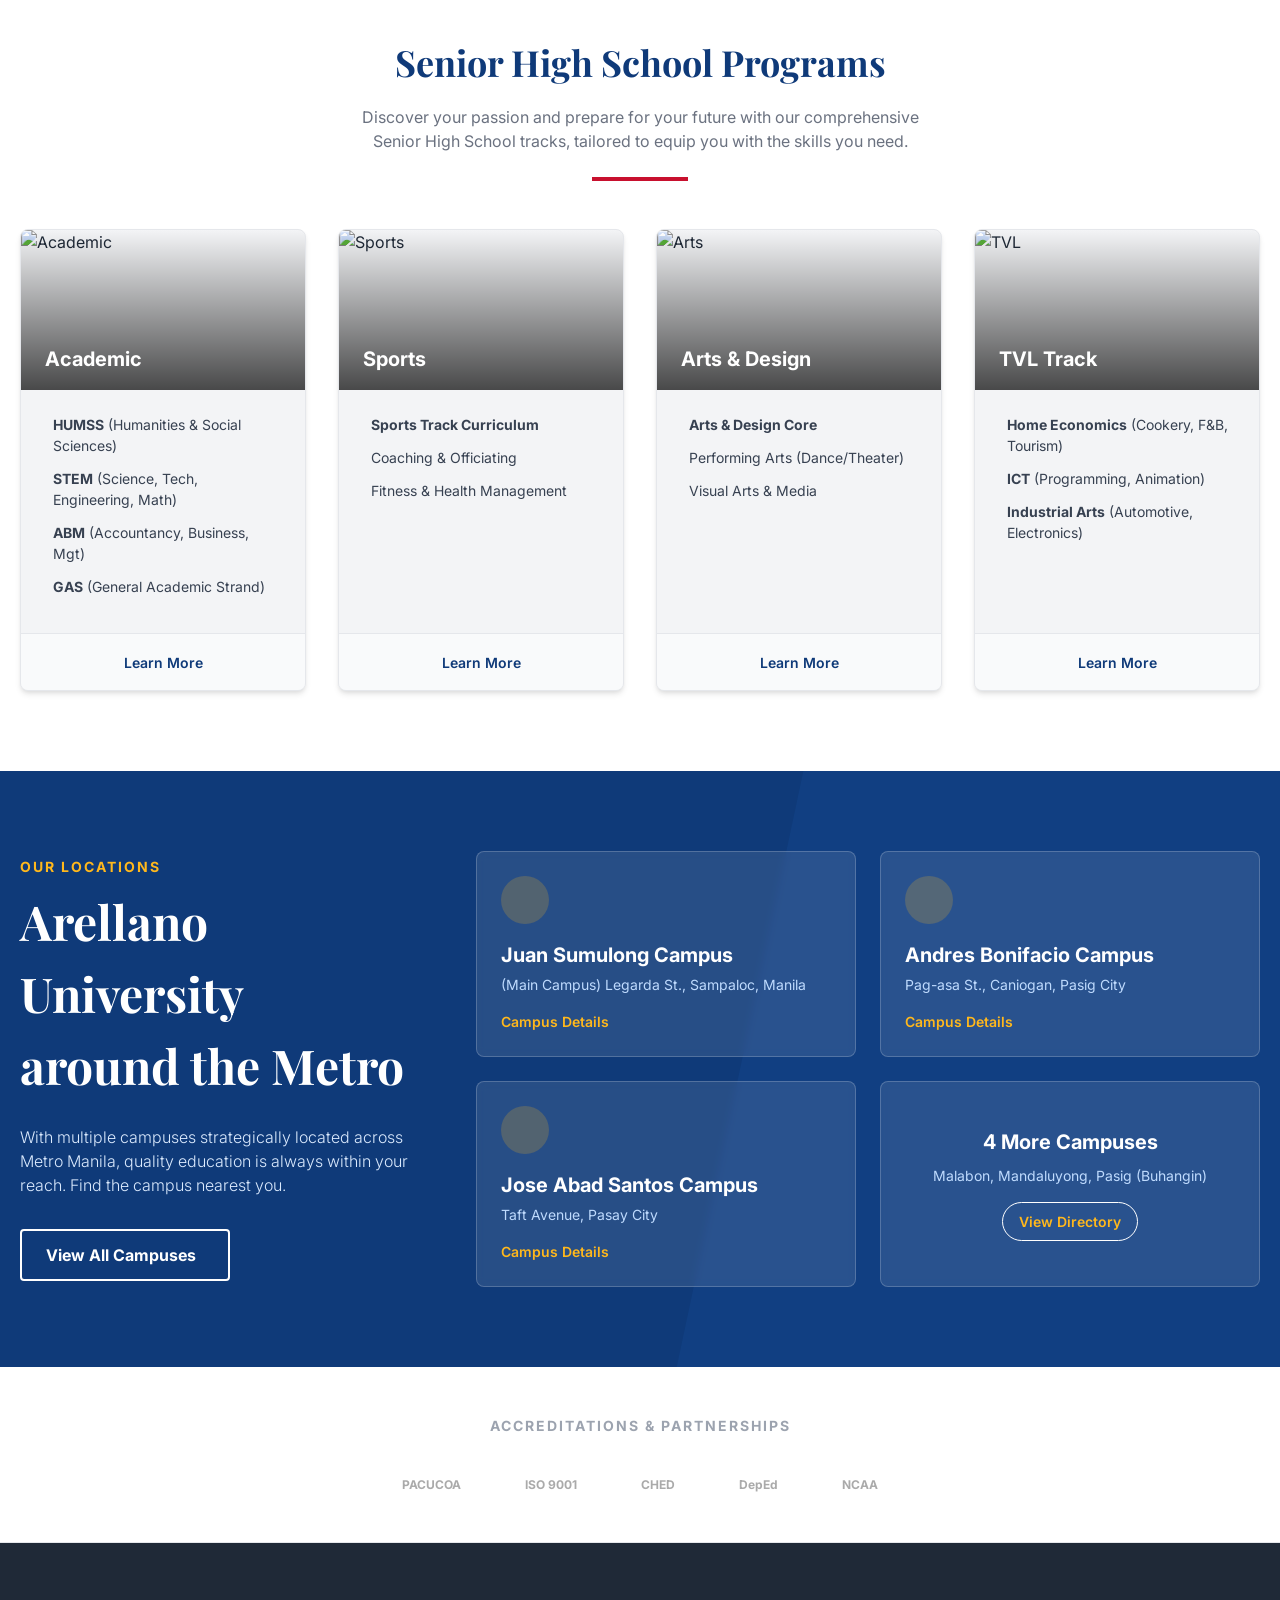
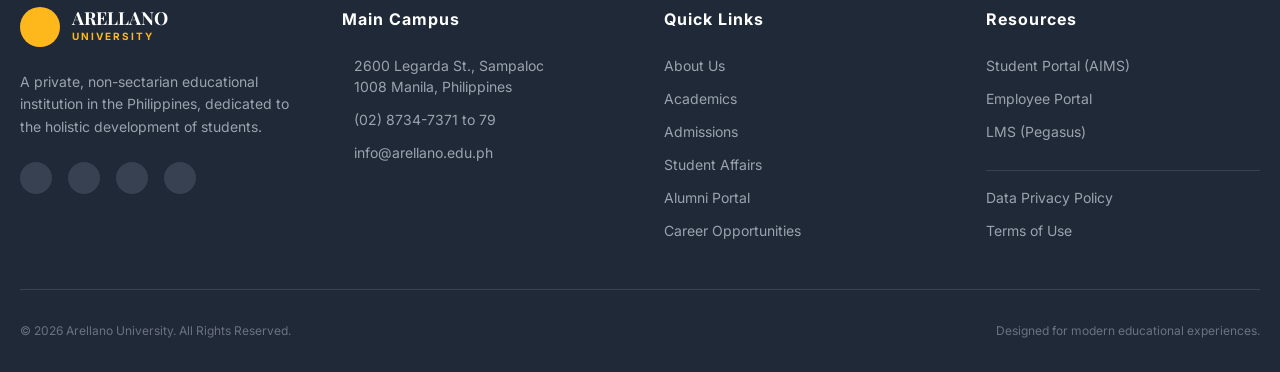
==== commit 96533b67: "Update fmt.Println message from 'Hello' to 'Goodbye'" ====
--- a/index.html
+++ b/index.html
@@ -15,30 +15,13 @@
 </head>
 <body>
 
-    <!-- Top Red Bar -->
-    <div class="top-bar">
-        <div class="container">
-            <div class="top-bar-links">
-                <a href="#"><i class="ph ph-envelope-simple"></i> info@arellano.edu.ph</a>
-                <a href="#"><i class="ph ph-phone"></i> (02) 8734-7371 to 79</a>
-            </div>
-            <div class="top-bar-links">
-                <a href="#">Alumni Portal</a>
-                <span>|</span>
-                <a href="#">Student Portal</a>
-                <span>|</span>
-                <a href="#">Faculty Portal</a>
-            </div>
-        </div>
-    </div>
-
     <!-- Main Navigation -->
     <header class="header">
         <div class="container">
             <!-- Logo -->
             <div class="logo-wrapper">
                 <div class="logo-icon">
-                    <i class="ph-fill ph-shield-chevron"></i>
+                    <img src="AU logo.png" alt="Logo" class="logo-img">
                 </div>
                 <div class="logo-text">
                     <h1>Arellano</h1>
@@ -49,7 +32,7 @@
             <!-- Desktop Menu -->
             <nav class="desktop-nav">
                 <a href="#" class="active">Home</a>
-                <a href="#">About Us</a>
+                <a href="about-us.html">About Us</a>
                 <a href="#">Academics</a>
                 <a href="#">Admissions</a>
                 <a href="#">Campuses</a>
@@ -59,7 +42,7 @@
             <!-- Search & Mobile Actions -->
             <div class="header-actions">
                 <button class="search-btn"><i class="ph ph-magnifying-glass"></i></button>
-                <a href="#" class="btn btn-gold">Apply Now</a>
+                <a href="#" class="btn btn-red">Apply Now</a>
                 <button class="mobile-menu-btn"><i class="ph ph-list"></i></button>
             </div>
         </div>
@@ -73,25 +56,13 @@
             <div class="hero-gradient"></div>
         </div>
         <div class="hero-content">
-            <span class="hero-badge">S.Y. 2025-2026 Admissions Open</span>
+            <span class="hero-badge">S.Y. 2026-2027 Admissions Open</span>
             <h1>Welcome Back, <span>Chiefs!</span></h1>
             <p>Empowering the youth through quality education. Join a legacy of excellence and leadership at Arellano University.</p>
             <div class="hero-buttons">
-                <a href="#" class="btn btn-gold">Start Your Enrollment</a>
+                <a href="#" class="btn btn-red">Start Your Enrollment</a>
                 <a href="#" class="btn btn-outline">Virtual Campus Tour</a>
             </div>
-        </div>
-    </section>
-
-    <!-- Virtual Orientation Banner -->
-    <section class="orientation-banner">
-        <i class="ph-fill ph-monitor-play"></i>
-        <div class="container">
-            <div class="orientation-text">
-                <h3>Virtual Student Orientation</h3>
-                <p>Join us this July 15, 2025, for the virtual orientation of the College Division. This seminar will provide you with essential information, guidelines, and resources to navigate the new academic year successfully.</p>
-            </div>
-            <a href="#" class="btn btn-white"><i class="ph ph-video-camera"></i> Join Meeting</a>
         </div>
     </section>
 
@@ -135,7 +106,7 @@
                 <div class="card">
                     <div class="card-img-wrapper">
                         <img src="https://images.unsplash.com/photo-1511671782779-c97d3d27a1d4?q=80&w=2070&auto=format&fit=crop" alt="Band">
-                        <span class="card-badge badge-gold">Arts</span>
+                        <span class="card-badge badge-gray">Arts</span>
                     </div>
                     <div class="card-content">
                         <div class="card-meta"><i class="ph ph-calendar-blank"></i> April 10, 2025</div>
@@ -265,7 +236,7 @@
                     <div class="section-subtitle">Our Locations</div>
                     <h2 class="section-title">Arellano University <br>around the Metro</h2>
                     <p>With multiple campuses strategically located across Metro Manila, quality education is always within your reach. Find the campus nearest you.</p>
-                    <a href="#" class="btn btn-gold">View All Campuses <i class="ph ph-map-pin"></i></a>
+                    <a href="#" class="btn btn-red" style="border: 2px solid var(--white)">View All Campuses <i class="ph ph-map-pin"></i></a>
                 </div>
 
                 <!-- Cards Area -->
@@ -298,7 +269,7 @@
                     <div class="campus-card" style="display: flex; flex-direction: column; justify-content: center; align-items: center; text-align: center;">
                         <h4 style="margin-bottom: 8px;">4 More Campuses</h4>
                         <p>Malabon, Mandaluyong, Pasig (Buhangin)</p>
-                        <span class="campus-link" style="border: 1px solid var(--au-gold); padding: 8px 16px; border-radius: 50px;">View Directory</span>
+                        <span class="campus-link" style="border: 1px solid var(--white); padding: 8px 16px; border-radius: 50px;">View Directory</span>
                     </div>
                 </div>
             </div>
@@ -399,4 +370,4 @@
     </footer>
 
 </body>
-</html>+</html>
